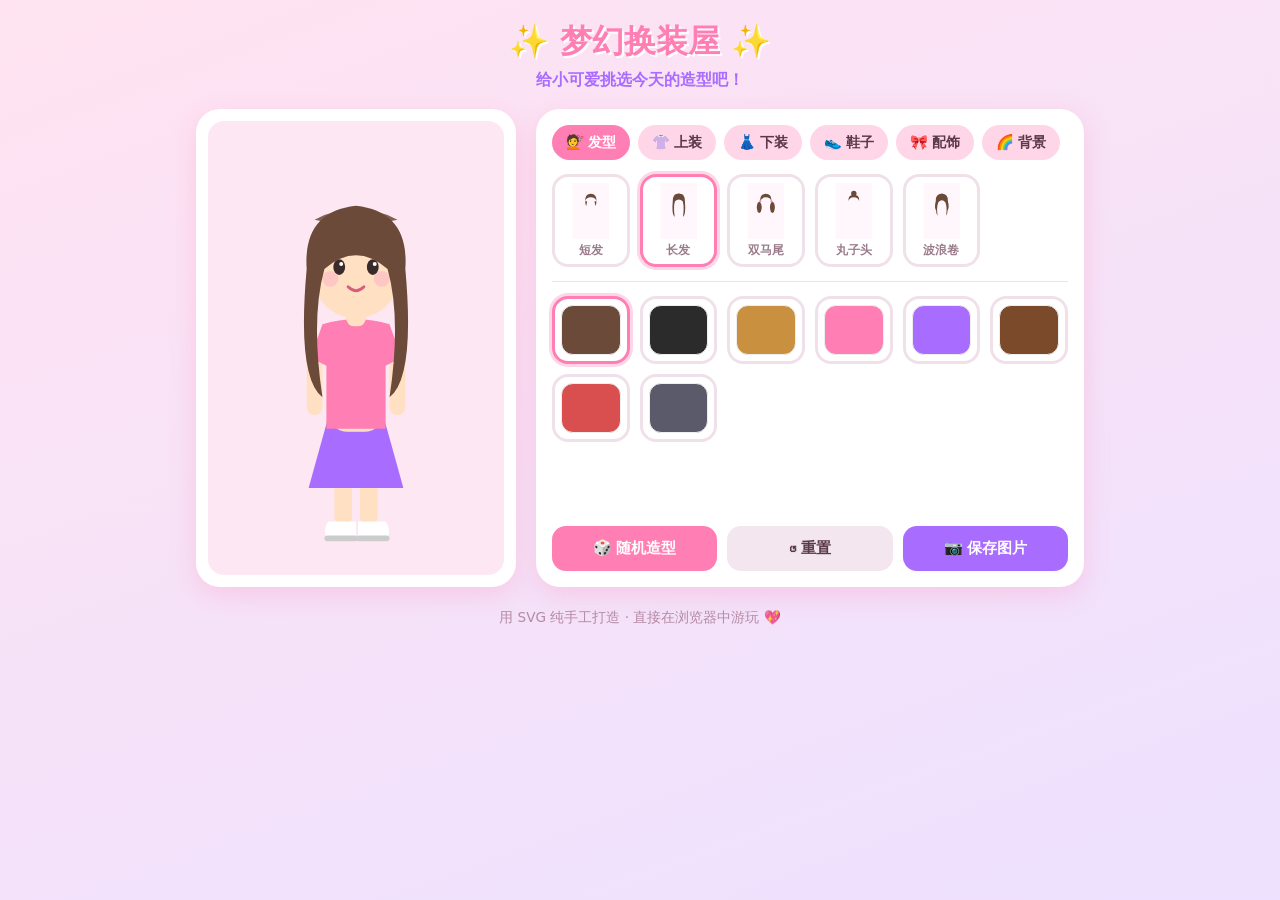
==== dress-up-game/index.html @ 9efb543a "feat: 新增梦幻换装屋小游戏 纯前端换装游戏，使用 HTML/CSS/内联 SVG 实现： - 6 大分类：发型、上装、下装、鞋子、配饰、背景 - 支持款式与颜色切换 - 随机造型、重置、导出 P" ====
<!DOCTYPE html>
<html lang="zh-CN">
<head>
  <meta charset="UTF-8" />
  <meta name="viewport" content="width=device-width, initial-scale=1.0" />
  <title>梦幻换装屋 ✨</title>
  <link rel="stylesheet" href="style.css" />
</head>
<body>
  <div class="app">
    <header class="topbar">
      <h1>✨ 梦幻换装屋 ✨</h1>
      <p class="subtitle">给小可爱挑选今天的造型吧！</p>
    </header>

    <main class="stage-wrap">
      <!-- 角色舞台 -->
      <section class="stage" id="stage">
        <svg id="doll" viewBox="0 0 300 460" xmlns="http://www.w3.org/2000/svg" aria-label="换装角色">
          <!-- 背景层(由 JS 填充) -->
          <rect id="bg-layer" x="0" y="0" width="300" height="460" fill="#fde7f3" />

          <!-- 身体 -->
          <g id="body">
            <!-- 腿 -->
            <rect x="128" y="300" width="18" height="110" rx="9" id="leg-l" fill="#ffe0c2" />
            <rect x="154" y="300" width="18" height="110" rx="9" id="leg-r" fill="#ffe0c2" />
            <!-- 鞋(由 JS 填充) -->
            <g id="shoes-layer"></g>
            <!-- 下装(由 JS 填充) -->
            <g id="bottom-layer"></g>
            <!-- 躯干 -->
            <rect x="120" y="210" width="60" height="105" rx="22" id="torso" fill="#ffe0c2" />
            <!-- 手臂 -->
            <rect x="100" y="218" width="16" height="80" rx="8" fill="#ffe0c2" />
            <rect x="184" y="218" width="16" height="80" rx="8" fill="#ffe0c2" />
            <!-- 上装(由 JS 填充) -->
            <g id="top-layer"></g>
            <!-- 脖子 -->
            <rect x="140" y="178" width="20" height="30" rx="8" fill="#ffe0c2" />
            <!-- 头 -->
            <g id="head">
              <ellipse cx="150" cy="150" rx="46" ry="50" fill="#ffe0c2" />
              <!-- 腮红 -->
              <circle cx="124" cy="160" r="8" fill="#ffb3c6" opacity="0.55" />
              <circle cx="176" cy="160" r="8" fill="#ffb3c6" opacity="0.55" />
              <!-- 眼睛 -->
              <g id="eyes">
                <ellipse cx="133" cy="148" rx="6" ry="8" fill="#3a2b2b" />
                <ellipse cx="167" cy="148" rx="6" ry="8" fill="#3a2b2b" />
                <circle cx="135" cy="145" r="2" fill="#fff" />
                <circle cx="169" cy="145" r="2" fill="#fff" />
              </g>
              <!-- 嘴 -->
              <path d="M142 168 Q150 176 158 168" stroke="#d6607a" stroke-width="3" fill="none" stroke-linecap="round" />
            </g>
            <!-- 头发(由 JS 填充) -->
            <g id="hair-layer"></g>
            <!-- 配饰(由 JS 填充) -->
            <g id="acc-layer"></g>
          </g>
        </svg>
      </section>

      <!-- 控制面板 -->
      <section class="panel">
        <div class="tabs" id="tabs"></div>
        <div class="options" id="options"></div>

        <div class="actions">
          <button id="randomBtn" class="btn btn-accent">🎲 随机造型</button>
          <button id="resetBtn" class="btn">↺ 重置</button>
          <button id="saveBtn" class="btn btn-primary">📷 保存图片</button>
        </div>
      </section>
    </main>

    <footer class="footer">用 SVG 纯手工打造 · 直接在浏览器中游玩 💖</footer>
  </div>

  <script src="game.js"></script>
</body>
</html>
---- dress-up-game/style.css ----
:root {
  --pink: #ff7eb3;
  --pink-soft: #ffd6e8;
  --purple: #a86cff;
  --bg: #fff0f6;
  --card: #ffffff;
  --text: #5a3a4a;
  --shadow: 0 8px 24px rgba(255, 126, 179, 0.25);
}

* { box-sizing: border-box; }

body {
  margin: 0;
  font-family: "Segoe UI", "PingFang SC", "Microsoft YaHei", system-ui, sans-serif;
  background: linear-gradient(160deg, #ffe3f1 0%, #ede1ff 100%);
  color: var(--text);
  min-height: 100vh;
}

.app {
  max-width: 920px;
  margin: 0 auto;
  padding: 20px 16px 40px;
}

.topbar { text-align: center; margin-bottom: 18px; }
.topbar h1 {
  margin: 0;
  font-size: 2rem;
  color: var(--pink);
  text-shadow: 2px 2px 0 #fff;
}
.subtitle { margin: 6px 0 0; color: var(--purple); font-weight: 600; }

.stage-wrap {
  display: grid;
  grid-template-columns: 320px 1fr;
  gap: 20px;
}

.stage {
  background: var(--card);
  border-radius: 24px;
  box-shadow: var(--shadow);
  padding: 12px;
  overflow: hidden;
}
.stage svg {
  width: 100%;
  height: auto;
  display: block;
  border-radius: 16px;
}

.panel {
  background: var(--card);
  border-radius: 24px;
  box-shadow: var(--shadow);
  padding: 16px;
  display: flex;
  flex-direction: column;
}

.tabs {
  display: flex;
  flex-wrap: wrap;
  gap: 8px;
  margin-bottom: 14px;
}
.tab {
  border: none;
  background: var(--pink-soft);
  color: var(--text);
  padding: 8px 14px;
  border-radius: 999px;
  cursor: pointer;
  font-weight: 700;
  font-size: 0.9rem;
  transition: transform 0.12s, background 0.2s;
}
.tab:hover { transform: translateY(-2px); }
.tab.active { background: var(--pink); color: #fff; }

.options {
  flex: 1;
  display: grid;
  grid-template-columns: repeat(auto-fill, minmax(76px, 1fr));
  gap: 10px;
  align-content: start;
  min-height: 220px;
}

.swatch {
  background: #fff;
  border: 3px solid #f0e0ea;
  border-radius: 16px;
  cursor: pointer;
  padding: 6px;
  transition: transform 0.12s, border-color 0.2s;
  display: flex;
  flex-direction: column;
  align-items: center;
  gap: 4px;
}
.swatch:hover { transform: translateY(-3px) scale(1.03); }
.swatch.selected { border-color: var(--pink); box-shadow: 0 0 0 3px var(--pink-soft); }
.swatch svg { width: 100%; height: 56px; }
.swatch .label { font-size: 0.72rem; font-weight: 600; color: #9a7a8a; }

.color-dot {
  width: 100%;
  height: 50px;
  border-radius: 12px;
}

.actions {
  display: flex;
  gap: 10px;
  margin-top: 16px;
  flex-wrap: wrap;
}
.btn {
  flex: 1;
  min-width: 110px;
  border: none;
  padding: 12px 16px;
  border-radius: 14px;
  font-weight: 700;
  font-size: 0.95rem;
  cursor: pointer;
  background: #f3e6ef;
  color: var(--text);
  transition: transform 0.12s, filter 0.2s;
}
.btn:hover { transform: translateY(-2px); filter: brightness(1.03); }
.btn-primary { background: var(--purple); color: #fff; }
.btn-accent { background: var(--pink); color: #fff; }

.footer {
  text-align: center;
  margin-top: 22px;
  color: #b58aa5;
  font-size: 0.85rem;
}

@media (max-width: 720px) {
  .stage-wrap { grid-template-columns: 1fr; }
  .stage { max-width: 320px; margin: 0 auto; }
}
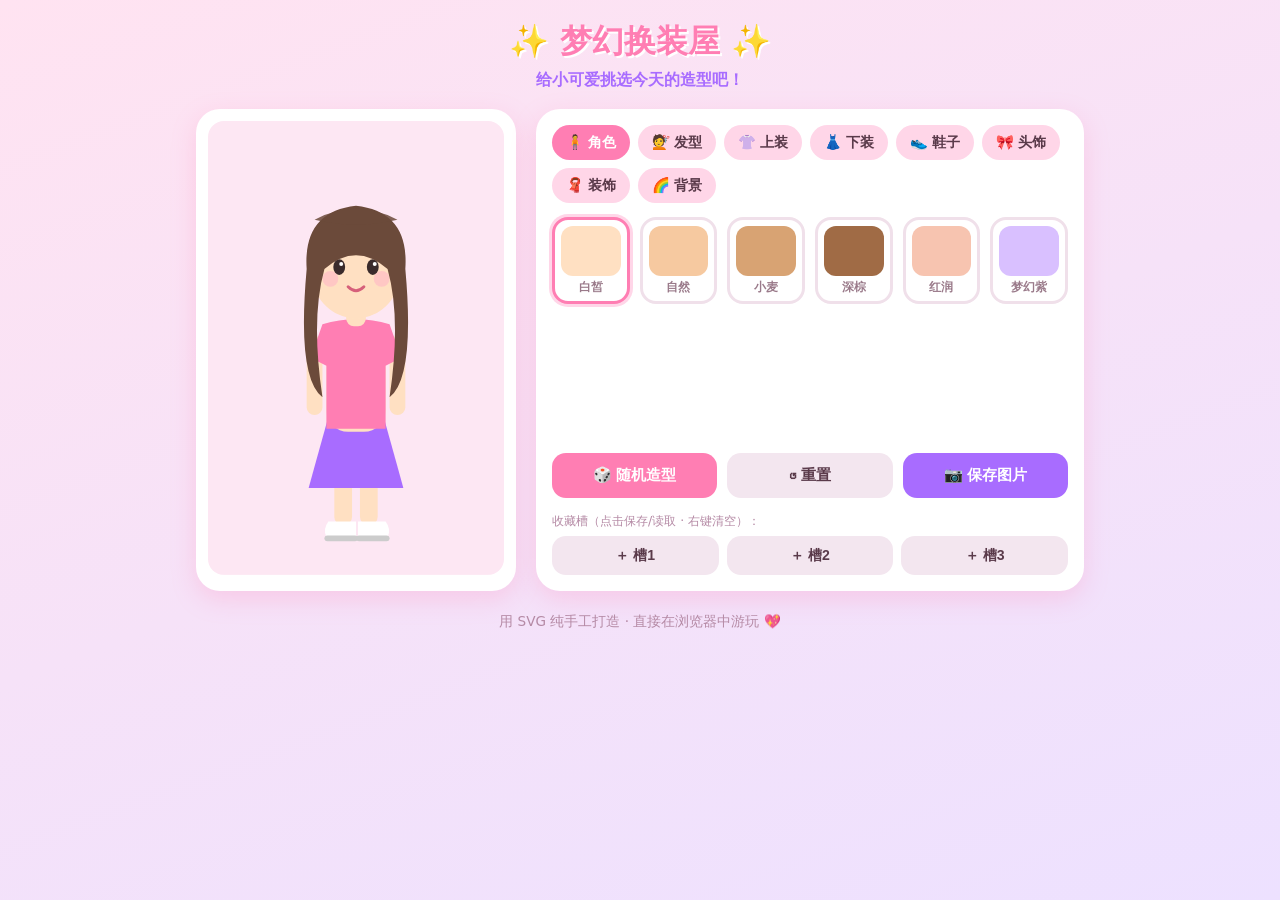
==== commit e5da8563: "feat: 扩充换装内容并配置在线部署 - 新增「角色/肤色」切换(6 种肤色) - 发型增至 8 款、上装 8 款、下装 6 款、鞋 5 款 - 头饰 8 种 + 新增可叠加的「装饰」图层(项链/翅" ====
--- a/dress-up-game/index.html
+++ b/dress-up-game/index.html
@@ -22,25 +22,27 @@
 
           <!-- 身体 -->
           <g id="body">
+            <!-- 翅膀等身后配饰(由 JS 填充) -->
+            <g id="behind-layer"></g>
             <!-- 腿 -->
-            <rect x="128" y="300" width="18" height="110" rx="9" id="leg-l" fill="#ffe0c2" />
-            <rect x="154" y="300" width="18" height="110" rx="9" id="leg-r" fill="#ffe0c2" />
+            <rect x="128" y="300" width="18" height="110" rx="9" id="leg-l" class="skin" fill="#ffe0c2" />
+            <rect x="154" y="300" width="18" height="110" rx="9" id="leg-r" class="skin" fill="#ffe0c2" />
             <!-- 鞋(由 JS 填充) -->
             <g id="shoes-layer"></g>
             <!-- 下装(由 JS 填充) -->
             <g id="bottom-layer"></g>
             <!-- 躯干 -->
-            <rect x="120" y="210" width="60" height="105" rx="22" id="torso" fill="#ffe0c2" />
+            <rect x="120" y="210" width="60" height="105" rx="22" id="torso" class="skin" fill="#ffe0c2" />
             <!-- 手臂 -->
-            <rect x="100" y="218" width="16" height="80" rx="8" fill="#ffe0c2" />
-            <rect x="184" y="218" width="16" height="80" rx="8" fill="#ffe0c2" />
+            <rect x="100" y="218" width="16" height="80" rx="8" class="skin" fill="#ffe0c2" />
+            <rect x="184" y="218" width="16" height="80" rx="8" class="skin" fill="#ffe0c2" />
             <!-- 上装(由 JS 填充) -->
             <g id="top-layer"></g>
             <!-- 脖子 -->
-            <rect x="140" y="178" width="20" height="30" rx="8" fill="#ffe0c2" />
+            <rect x="140" y="178" width="20" height="30" rx="8" class="skin" fill="#ffe0c2" />
             <!-- 头 -->
             <g id="head">
-              <ellipse cx="150" cy="150" rx="46" ry="50" fill="#ffe0c2" />
+              <ellipse cx="150" cy="150" rx="46" ry="50" class="skin" fill="#ffe0c2" />
               <!-- 腮红 -->
               <circle cx="124" cy="160" r="8" fill="#ffb3c6" opacity="0.55" />
               <circle cx="176" cy="160" r="8" fill="#ffb3c6" opacity="0.55" />
@@ -72,6 +74,11 @@
           <button id="resetBtn" class="btn">↺ 重置</button>
           <button id="saveBtn" class="btn btn-primary">📷 保存图片</button>
         </div>
+
+        <div class="slots-wrap">
+          <span class="slots-hint">收藏槽（点击保存/读取 · 右键清空）：</span>
+          <div class="slots" id="slots"></div>
+        </div>
       </section>
     </main>
 
--- a/dress-up-game/style.css
+++ b/dress-up-game/style.css
@@ -137,6 +137,12 @@
 .btn-primary { background: var(--purple); color: #fff; }
 .btn-accent { background: var(--pink); color: #fff; }
 
+.slots-wrap { margin-top: 12px; }
+.slots-hint { font-size: 0.78rem; color: #b58aa5; }
+.slots { display: flex; gap: 8px; margin-top: 6px; }
+.slot { flex: 1; padding: 10px 8px; font-size: 0.88rem; }
+.slot.has { background: var(--pink-soft); color: var(--text); }
+
 .footer {
   text-align: center;
   margin-top: 22px;
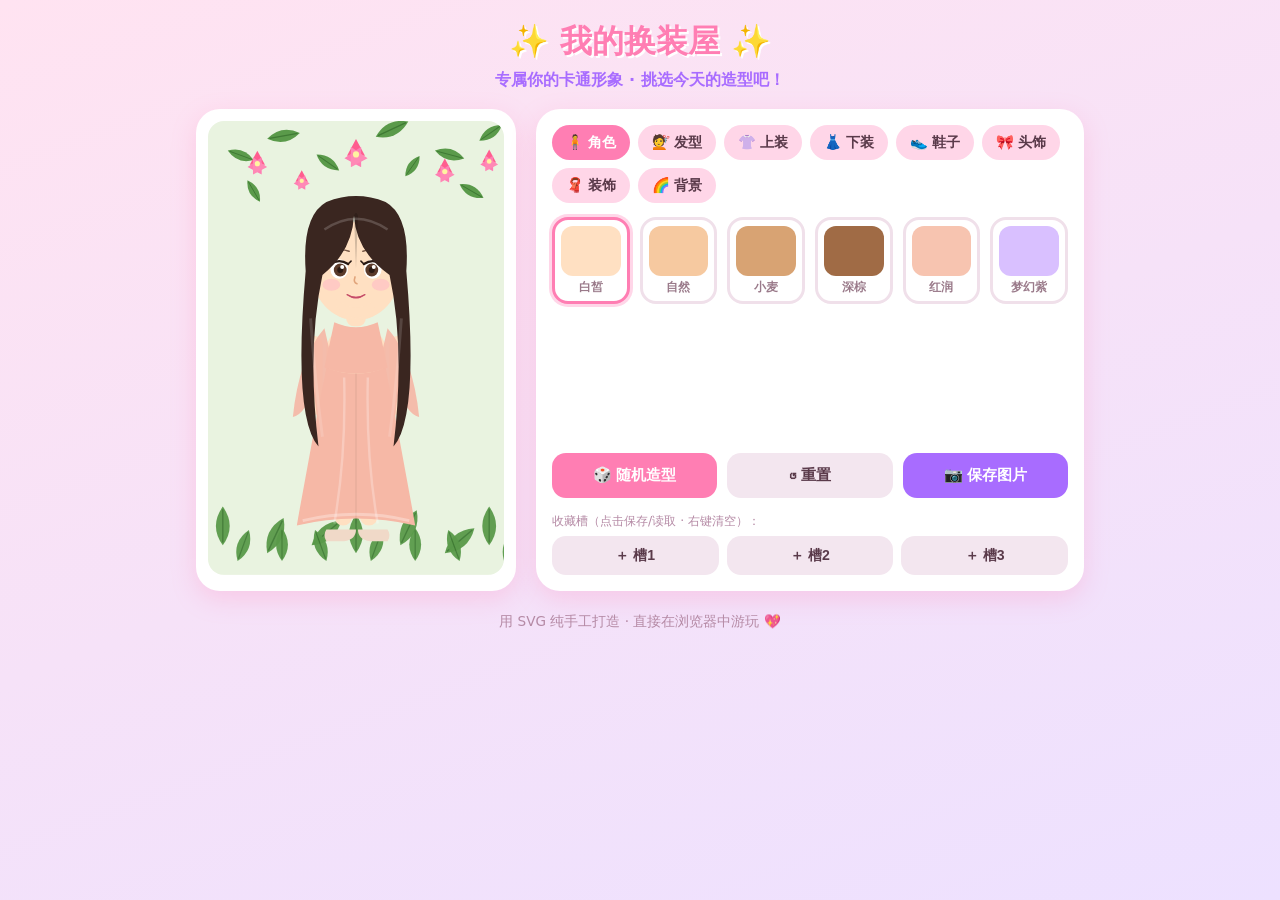
==== commit 48b4e409: "feat: 专属卡通形象与照片同款换装元素 - 精细化脸部:眉毛/睫毛/虹膜高光/鼻子/唇色/瓜子下巴/耳朵 - 新增发型「中分黑长直」(带分缝与高光) - 新增上装「雪纺长裙」(深V飘逸长袖+多层下" ====
--- a/dress-up-game/index.html
+++ b/dress-up-game/index.html
@@ -9,8 +9,8 @@
 <body>
   <div class="app">
     <header class="topbar">
-      <h1>✨ 梦幻换装屋 ✨</h1>
-      <p class="subtitle">给小可爱挑选今天的造型吧！</p>
+      <h1>✨ 我的换装屋 ✨</h1>
+      <p class="subtitle">专属你的卡通形象 · 挑选今天的造型吧！</p>
     </header>
 
     <main class="stage-wrap">
@@ -42,19 +42,39 @@
             <rect x="140" y="178" width="20" height="30" rx="8" class="skin" fill="#ffe0c2" />
             <!-- 头 -->
             <g id="head">
-              <ellipse cx="150" cy="150" rx="46" ry="50" class="skin" fill="#ffe0c2" />
+              <ellipse cx="150" cy="152" rx="45" ry="50" class="skin" fill="#ffe0c2" />
+              <!-- 下巴稍尖,更接近瓜子脸 -->
+              <path d="M118 168 Q150 210 182 168 Q170 196 150 200 Q130 196 118 168 Z" class="skin" fill="#ffe0c2" />
+              <!-- 耳朵 -->
+              <ellipse cx="106" cy="156" rx="7" ry="11" class="skin" fill="#ffe0c2" />
+              <ellipse cx="194" cy="156" rx="7" ry="11" class="skin" fill="#ffe0c2" />
               <!-- 腮红 -->
-              <circle cx="124" cy="160" r="8" fill="#ffb3c6" opacity="0.55" />
-              <circle cx="176" cy="160" r="8" fill="#ffb3c6" opacity="0.55" />
-              <!-- 眼睛 -->
+              <ellipse cx="125" cy="166" rx="9" ry="6" fill="#ffb3c6" opacity="0.5" />
+              <ellipse cx="175" cy="166" rx="9" ry="6" fill="#ffb3c6" opacity="0.5" />
+              <!-- 眉毛 -->
+              <path d="M124 133 Q133 128.5 143 132" stroke="#7a5a48" stroke-width="1.7" fill="none" stroke-linecap="round" id="brow-l" />
+              <path d="M157 132 Q167 128.5 176 133" stroke="#7a5a48" stroke-width="1.7" fill="none" stroke-linecap="round" id="brow-r" />
+              <!-- 眼睛(眼白+虹膜+高光+睫毛) -->
               <g id="eyes">
-                <ellipse cx="133" cy="148" rx="6" ry="8" fill="#3a2b2b" />
-                <ellipse cx="167" cy="148" rx="6" ry="8" fill="#3a2b2b" />
-                <circle cx="135" cy="145" r="2" fill="#fff" />
-                <circle cx="169" cy="145" r="2" fill="#fff" />
+                <ellipse cx="133" cy="150" rx="9" ry="10" fill="#fff" />
+                <ellipse cx="167" cy="150" rx="9" ry="10" fill="#fff" />
+                <circle cx="134" cy="151" r="6.5" fill="#5a3a2a" id="iris-l" />
+                <circle cx="166" cy="151" r="6.5" fill="#5a3a2a" id="iris-r" />
+                <circle cx="134" cy="151" r="3" fill="#2a1a14" />
+                <circle cx="166" cy="151" r="3" fill="#2a1a14" />
+                <circle cx="136" cy="148" r="2" fill="#fff" />
+                <circle cx="168" cy="148" r="2" fill="#fff" />
+                <!-- 上睫毛 -->
+                <path d="M124 145 Q133 139 142 145" stroke="#2a1a14" stroke-width="2.4" fill="none" stroke-linecap="round" />
+                <path d="M158 145 Q167 139 176 145" stroke="#2a1a14" stroke-width="2.4" fill="none" stroke-linecap="round" />
+                <path d="M124 145 L121 142 M142 145 L145 142" stroke="#2a1a14" stroke-width="1.6" stroke-linecap="round" />
+                <path d="M158 145 L155 142 M176 145 L179 142" stroke="#2a1a14" stroke-width="1.6" stroke-linecap="round" />
               </g>
-              <!-- 嘴 -->
-              <path d="M142 168 Q150 176 158 168" stroke="#d6607a" stroke-width="3" fill="none" stroke-linecap="round" />
+              <!-- 鼻子 -->
+              <path d="M149 158 Q147 164 151 165" stroke="#e0a37a" stroke-width="1.6" fill="none" stroke-linecap="round" />
+              <!-- 嘴(微笑,带唇色) -->
+              <path d="M141 176 Q150 184 159 176 Q150 180 141 176 Z" fill="#e26d86" id="mouth" />
+              <path d="M141 176 Q150 182 159 176" stroke="#c44d68" stroke-width="1.4" fill="none" stroke-linecap="round" />
             </g>
             <!-- 头发(由 JS 填充) -->
             <g id="hair-layer"></g>
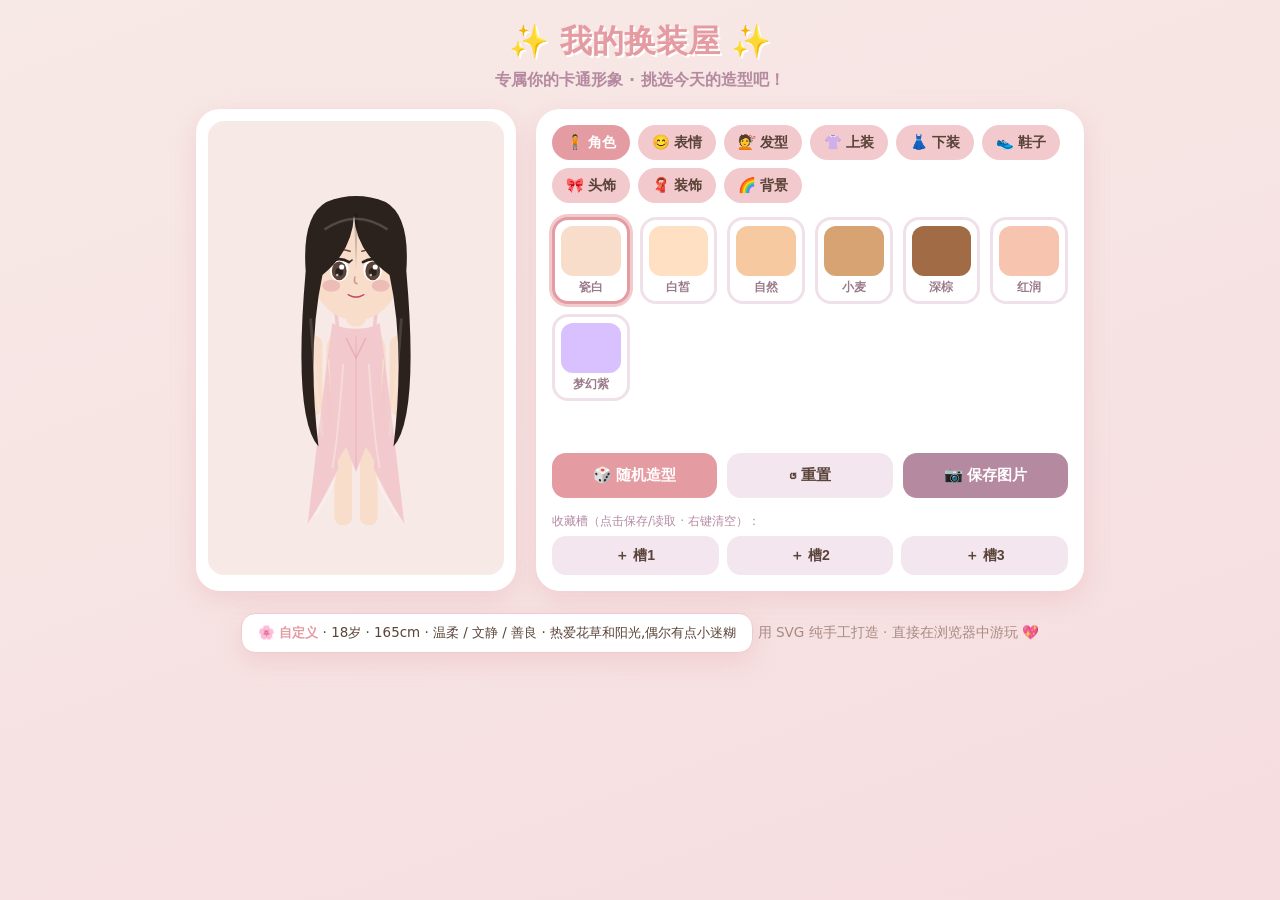
==== commit 1a00af1b: "feat: 适配设定稿风格(配色/吊带裙/表情系统) - 全局配色改用设定稿色板(#F7E9E6/#F2C9CC/#E49BA2/#5A4338/#2B211D) - 新增可切换「表情」系统:微笑/开" ====
--- a/dress-up-game/index.html
+++ b/dress-up-game/index.html
@@ -48,33 +48,10 @@
               <!-- 耳朵 -->
               <ellipse cx="106" cy="156" rx="7" ry="11" class="skin" fill="#ffe0c2" />
               <ellipse cx="194" cy="156" rx="7" ry="11" class="skin" fill="#ffe0c2" />
-              <!-- 腮红 -->
-              <ellipse cx="125" cy="166" rx="9" ry="6" fill="#ffb3c6" opacity="0.5" />
-              <ellipse cx="175" cy="166" rx="9" ry="6" fill="#ffb3c6" opacity="0.5" />
-              <!-- 眉毛 -->
-              <path d="M124 133 Q133 128.5 143 132" stroke="#7a5a48" stroke-width="1.7" fill="none" stroke-linecap="round" id="brow-l" />
-              <path d="M157 132 Q167 128.5 176 133" stroke="#7a5a48" stroke-width="1.7" fill="none" stroke-linecap="round" id="brow-r" />
-              <!-- 眼睛(眼白+虹膜+高光+睫毛) -->
-              <g id="eyes">
-                <ellipse cx="133" cy="150" rx="9" ry="10" fill="#fff" />
-                <ellipse cx="167" cy="150" rx="9" ry="10" fill="#fff" />
-                <circle cx="134" cy="151" r="6.5" fill="#5a3a2a" id="iris-l" />
-                <circle cx="166" cy="151" r="6.5" fill="#5a3a2a" id="iris-r" />
-                <circle cx="134" cy="151" r="3" fill="#2a1a14" />
-                <circle cx="166" cy="151" r="3" fill="#2a1a14" />
-                <circle cx="136" cy="148" r="2" fill="#fff" />
-                <circle cx="168" cy="148" r="2" fill="#fff" />
-                <!-- 上睫毛 -->
-                <path d="M124 145 Q133 139 142 145" stroke="#2a1a14" stroke-width="2.4" fill="none" stroke-linecap="round" />
-                <path d="M158 145 Q167 139 176 145" stroke="#2a1a14" stroke-width="2.4" fill="none" stroke-linecap="round" />
-                <path d="M124 145 L121 142 M142 145 L145 142" stroke="#2a1a14" stroke-width="1.6" stroke-linecap="round" />
-                <path d="M158 145 L155 142 M176 145 L179 142" stroke="#2a1a14" stroke-width="1.6" stroke-linecap="round" />
-              </g>
               <!-- 鼻子 -->
-              <path d="M149 158 Q147 164 151 165" stroke="#e0a37a" stroke-width="1.6" fill="none" stroke-linecap="round" />
-              <!-- 嘴(微笑,带唇色) -->
-              <path d="M141 176 Q150 184 159 176 Q150 180 141 176 Z" fill="#e26d86" id="mouth" />
-              <path d="M141 176 Q150 182 159 176" stroke="#c44d68" stroke-width="1.4" fill="none" stroke-linecap="round" />
+              <path d="M149 158 Q147 164 151 165" stroke="#c79a86" stroke-width="1.5" fill="none" stroke-linecap="round" />
+              <!-- 表情(眉/眼/嘴/腮红 由 JS 填充,可切换) -->
+              <g id="face-layer"></g>
             </g>
             <!-- 头发(由 JS 填充) -->
             <g id="hair-layer"></g>
@@ -102,7 +79,12 @@
       </section>
     </main>
 
-    <footer class="footer">用 SVG 纯手工打造 · 直接在浏览器中游玩 💖</footer>
+    <footer class="footer">
+      <div class="charinfo">
+        🌸 <b>自定义</b> · 18岁 · 165cm · 温柔 / 文静 / 善良 · 热爱花草和阳光,偶尔有点小迷糊
+      </div>
+      用 SVG 纯手工打造 · 直接在浏览器中游玩 💖
+    </footer>
   </div>
 
   <script src="game.js"></script>
--- a/dress-up-game/style.css
+++ b/dress-up-game/style.css
@@ -1,11 +1,11 @@
 :root {
-  --pink: #ff7eb3;
-  --pink-soft: #ffd6e8;
-  --purple: #a86cff;
-  --bg: #fff0f6;
+  --pink: #E49BA2;
+  --pink-soft: #F2C9CC;
+  --purple: #b58aa0;
+  --bg: #F7E9E6;
   --card: #ffffff;
-  --text: #5a3a4a;
-  --shadow: 0 8px 24px rgba(255, 126, 179, 0.25);
+  --text: #5A4338;
+  --shadow: 0 8px 24px rgba(228, 155, 162, 0.28);
 }
 
 * { box-sizing: border-box; }
@@ -13,7 +13,7 @@
 body {
   margin: 0;
   font-family: "Segoe UI", "PingFang SC", "Microsoft YaHei", system-ui, sans-serif;
-  background: linear-gradient(160deg, #ffe3f1 0%, #ede1ff 100%);
+  background: linear-gradient(160deg, #F7E9E6 0%, #F6DDE0 100%);
   color: var(--text);
   min-height: 100vh;
 }
@@ -146,9 +146,21 @@
 .footer {
   text-align: center;
   margin-top: 22px;
-  color: #b58aa5;
+  color: #a98a82;
   font-size: 0.85rem;
 }
+.charinfo {
+  display: inline-block;
+  background: var(--card);
+  border: 1.5px solid var(--pink-soft);
+  border-radius: 14px;
+  padding: 10px 16px;
+  margin-bottom: 12px;
+  color: var(--text);
+  font-size: 0.84rem;
+  box-shadow: var(--shadow);
+}
+.charinfo b { color: var(--pink); }
 
 @media (max-width: 720px) {
   .stage-wrap { grid-template-columns: 1fr; }
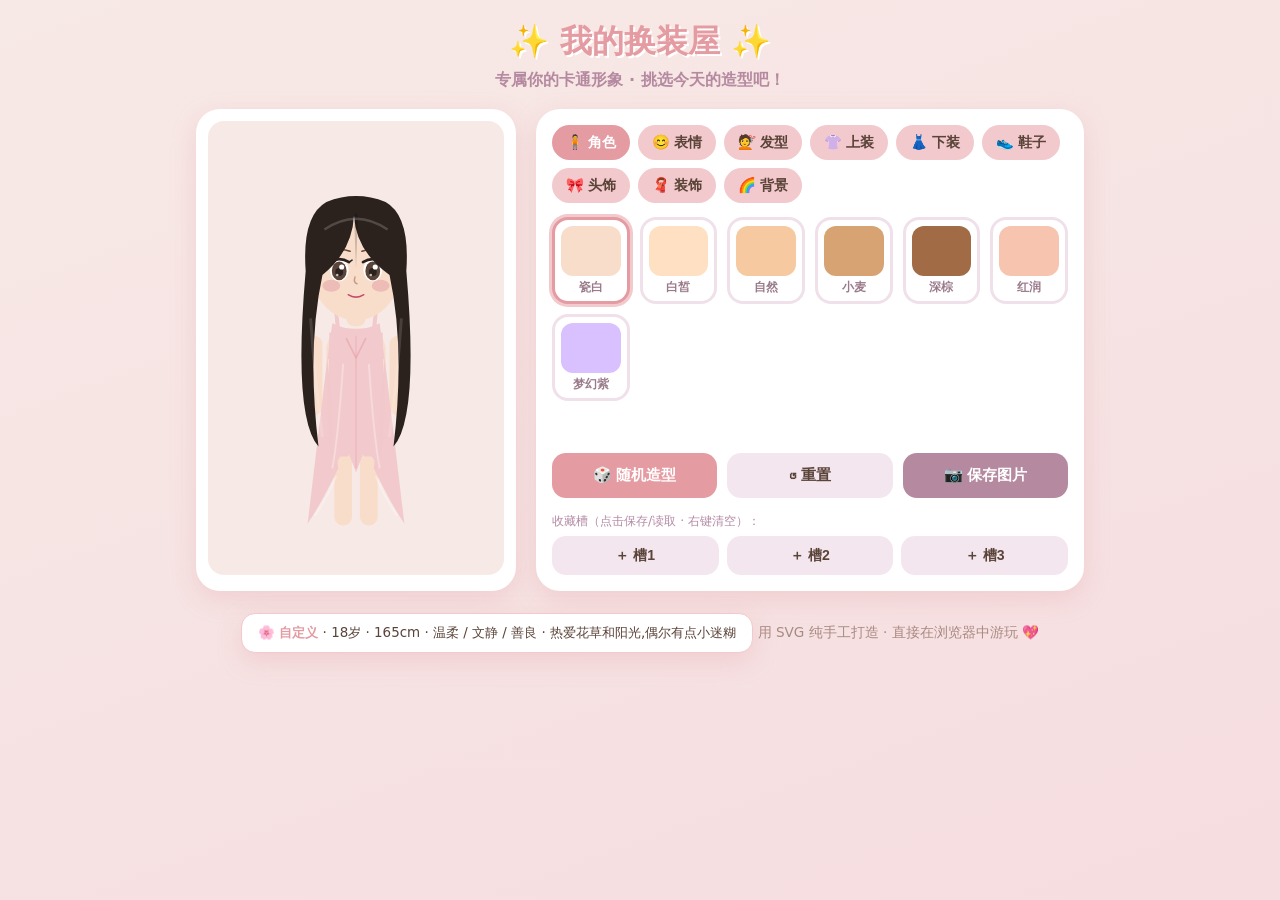
==== commit 255c434e: "feat: 新增粉色吊带+短裤内搭基础层(贴合底图) - 始终穿着的内搭层(吊带背心+短裤),脱掉外衣也不裸露 - 上装新增「不穿」选项,可露出内搭背心 - 内搭位于皮肤之上、外层衣物之下,外衣会正常" ====
--- a/dress-up-game/index.html
+++ b/dress-up-game/index.html
@@ -29,6 +29,8 @@
             <rect x="154" y="300" width="18" height="110" rx="9" id="leg-r" class="skin" fill="#ffe0c2" />
             <!-- 鞋(由 JS 填充) -->
             <g id="shoes-layer"></g>
+            <!-- 内搭:短裤(始终穿着,由 JS 填充) -->
+            <g id="inner-bottom-layer"></g>
             <!-- 下装(由 JS 填充) -->
             <g id="bottom-layer"></g>
             <!-- 躯干 -->
@@ -36,6 +38,8 @@
             <!-- 手臂 -->
             <rect x="100" y="218" width="16" height="80" rx="8" class="skin" fill="#ffe0c2" />
             <rect x="184" y="218" width="16" height="80" rx="8" class="skin" fill="#ffe0c2" />
+            <!-- 内搭:吊带背心(始终穿着,由 JS 填充) -->
+            <g id="inner-top-layer"></g>
             <!-- 上装(由 JS 填充) -->
             <g id="top-layer"></g>
             <!-- 脖子 -->
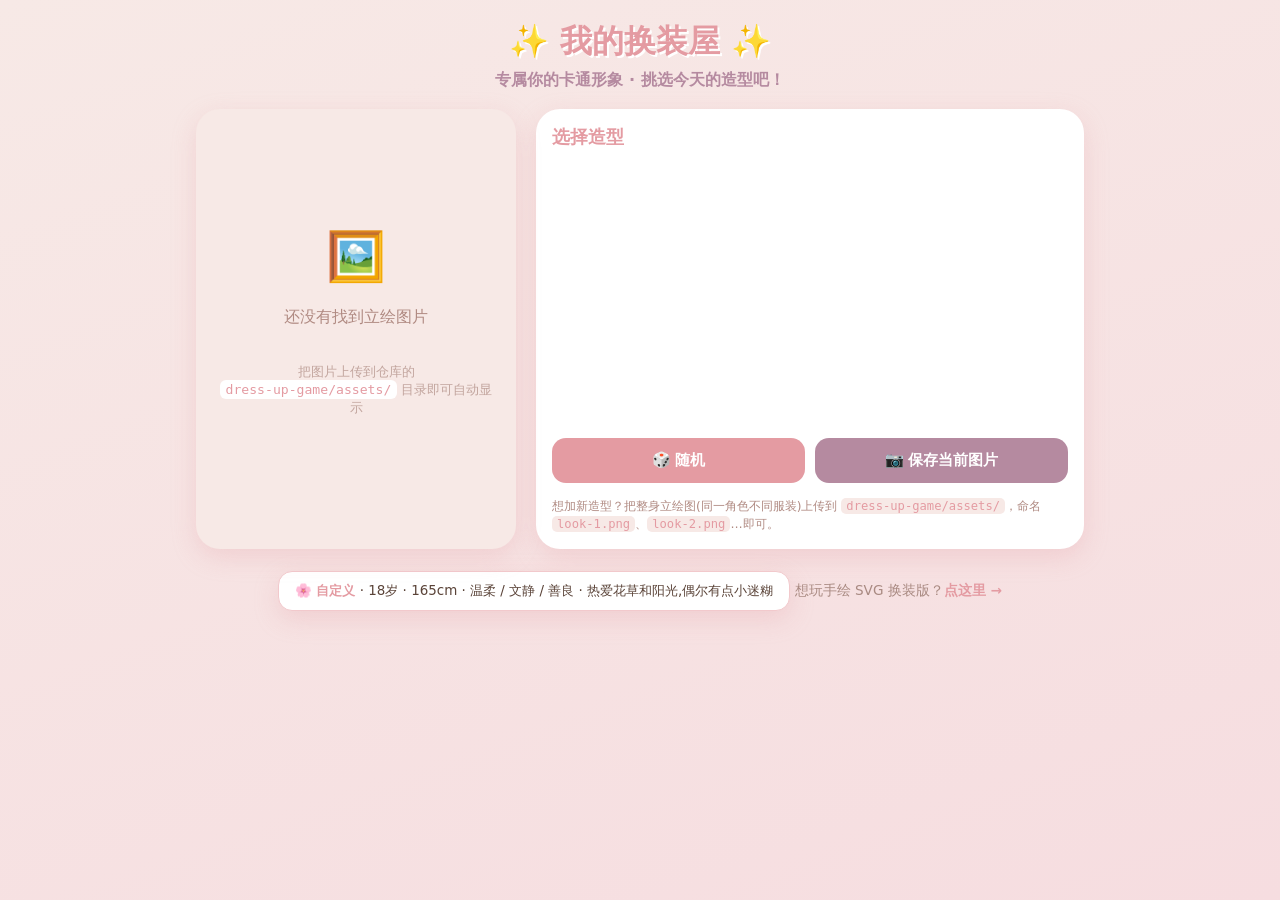
==== commit 48c24ac4: "feat: 造型相册版 — 用自己的立绘图片换装 - index.html 改为造型相册:读取 assets/ 整身立绘,点击切换造型 - gallery.js:自动识别 base.png + loo" ====
--- a/dress-up-game/index.html
+++ b/dress-up-game/index.html
@@ -3,7 +3,7 @@
 <head>
   <meta charset="UTF-8" />
   <meta name="viewport" content="width=device-width, initial-scale=1.0" />
-  <title>梦幻换装屋 ✨</title>
+  <title>我的换装屋 ✨</title>
   <link rel="stylesheet" href="style.css" />
 </head>
 <body>
@@ -13,73 +13,30 @@
       <p class="subtitle">专属你的卡通形象 · 挑选今天的造型吧！</p>
     </header>
 
-    <main class="stage-wrap">
-      <!-- 角色舞台 -->
-      <section class="stage" id="stage">
-        <svg id="doll" viewBox="0 0 300 460" xmlns="http://www.w3.org/2000/svg" aria-label="换装角色">
-          <!-- 背景层(由 JS 填充) -->
-          <rect id="bg-layer" x="0" y="0" width="300" height="460" fill="#fde7f3" />
-
-          <!-- 身体 -->
-          <g id="body">
-            <!-- 翅膀等身后配饰(由 JS 填充) -->
-            <g id="behind-layer"></g>
-            <!-- 腿 -->
-            <rect x="128" y="300" width="18" height="110" rx="9" id="leg-l" class="skin" fill="#ffe0c2" />
-            <rect x="154" y="300" width="18" height="110" rx="9" id="leg-r" class="skin" fill="#ffe0c2" />
-            <!-- 鞋(由 JS 填充) -->
-            <g id="shoes-layer"></g>
-            <!-- 内搭:短裤(始终穿着,由 JS 填充) -->
-            <g id="inner-bottom-layer"></g>
-            <!-- 下装(由 JS 填充) -->
-            <g id="bottom-layer"></g>
-            <!-- 躯干 -->
-            <rect x="120" y="210" width="60" height="105" rx="22" id="torso" class="skin" fill="#ffe0c2" />
-            <!-- 手臂 -->
-            <rect x="100" y="218" width="16" height="80" rx="8" class="skin" fill="#ffe0c2" />
-            <rect x="184" y="218" width="16" height="80" rx="8" class="skin" fill="#ffe0c2" />
-            <!-- 内搭:吊带背心(始终穿着,由 JS 填充) -->
-            <g id="inner-top-layer"></g>
-            <!-- 上装(由 JS 填充) -->
-            <g id="top-layer"></g>
-            <!-- 脖子 -->
-            <rect x="140" y="178" width="20" height="30" rx="8" class="skin" fill="#ffe0c2" />
-            <!-- 头 -->
-            <g id="head">
-              <ellipse cx="150" cy="152" rx="45" ry="50" class="skin" fill="#ffe0c2" />
-              <!-- 下巴稍尖,更接近瓜子脸 -->
-              <path d="M118 168 Q150 210 182 168 Q170 196 150 200 Q130 196 118 168 Z" class="skin" fill="#ffe0c2" />
-              <!-- 耳朵 -->
-              <ellipse cx="106" cy="156" rx="7" ry="11" class="skin" fill="#ffe0c2" />
-              <ellipse cx="194" cy="156" rx="7" ry="11" class="skin" fill="#ffe0c2" />
-              <!-- 鼻子 -->
-              <path d="M149 158 Q147 164 151 165" stroke="#c79a86" stroke-width="1.5" fill="none" stroke-linecap="round" />
-              <!-- 表情(眉/眼/嘴/腮红 由 JS 填充,可切换) -->
-              <g id="face-layer"></g>
-            </g>
-            <!-- 头发(由 JS 填充) -->
-            <g id="hair-layer"></g>
-            <!-- 配饰(由 JS 填充) -->
-            <g id="acc-layer"></g>
-          </g>
-        </svg>
+    <main class="stage-wrap gallery-wrap">
+      <!-- 立绘舞台 -->
+      <section class="stage gallery-stage" id="stage">
+        <img id="look" class="look-img" alt="当前造型" />
+        <div id="placeholder" class="placeholder" hidden>
+          <div class="ph-emoji">🖼️</div>
+          <p>还没有找到立绘图片</p>
+          <p class="ph-sub">把图片上传到仓库的<br><code>dress-up-game/assets/</code> 目录即可自动显示</p>
+        </div>
+        <div id="loadingTip" class="placeholder"><div class="ph-emoji">⏳</div><p>正在加载造型…</p></div>
       </section>
 
-      <!-- 控制面板 -->
+      <!-- 造型选择 -->
       <section class="panel">
-        <div class="tabs" id="tabs"></div>
-        <div class="options" id="options"></div>
+        <h3 class="panel-title">选择造型</h3>
+        <div class="looks" id="looks"></div>
 
         <div class="actions">
-          <button id="randomBtn" class="btn btn-accent">🎲 随机造型</button>
-          <button id="resetBtn" class="btn">↺ 重置</button>
-          <button id="saveBtn" class="btn btn-primary">📷 保存图片</button>
+          <button id="randomBtn" class="btn btn-accent">🎲 随机</button>
+          <button id="saveBtn" class="btn btn-primary">📷 保存当前图片</button>
         </div>
 
-        <div class="slots-wrap">
-          <span class="slots-hint">收藏槽（点击保存/读取 · 右键清空）：</span>
-          <div class="slots" id="slots"></div>
-        </div>
+        <p class="add-tip">想加新造型？把整身立绘图(同一角色不同服装)上传到
+          <code>dress-up-game/assets/</code>，命名 <code>look-1.png</code>、<code>look-2.png</code>…即可。</p>
       </section>
     </main>
 
@@ -87,10 +44,10 @@
       <div class="charinfo">
         🌸 <b>自定义</b> · 18岁 · 165cm · 温柔 / 文静 / 善良 · 热爱花草和阳光,偶尔有点小迷糊
       </div>
-      用 SVG 纯手工打造 · 直接在浏览器中游玩 💖
+      想玩手绘 SVG 换装版？<a href="./doll.html">点这里 →</a>
     </footer>
   </div>
 
-  <script src="game.js"></script>
+  <script src="gallery.js"></script>
 </body>
 </html>
--- a/dress-up-game/style.css
+++ b/dress-up-game/style.css
@@ -162,7 +162,80 @@
 }
 .charinfo b { color: var(--pink); }
 
+/* ===== 造型相册版 ===== */
+.gallery-stage {
+  position: relative;
+  min-height: 440px;
+  display: flex;
+  align-items: center;
+  justify-content: center;
+  background: var(--bg);
+}
+.look-img {
+  width: 100%;
+  height: auto;
+  max-height: 70vh;
+  object-fit: contain;
+  border-radius: 16px;
+  display: block;
+}
+.placeholder {
+  position: absolute;
+  inset: 0;
+  display: flex;
+  flex-direction: column;
+  align-items: center;
+  justify-content: center;
+  gap: 6px;
+  text-align: center;
+  color: #b08a82;
+  padding: 20px;
+}
+.placeholder[hidden] { display: none; }
+.look-img[hidden] { display: none; }
+.ph-emoji { font-size: 3rem; }
+.ph-sub { font-size: 0.82rem; color: #c2a59e; }
+.placeholder code { background: #fff; padding: 2px 6px; border-radius: 6px; color: var(--pink); }
+
+.panel-title { margin: 0 0 12px; color: var(--pink); font-size: 1.1rem; }
+.looks {
+  flex: 1;
+  display: grid;
+  grid-template-columns: repeat(auto-fill, minmax(84px, 1fr));
+  gap: 10px;
+  align-content: start;
+  min-height: 200px;
+  overflow-y: auto;
+  max-height: 52vh;
+}
+.look-thumb {
+  border: 3px solid #f0e0ea;
+  background: var(--bg);
+  border-radius: 14px;
+  cursor: pointer;
+  padding: 4px;
+  display: flex;
+  flex-direction: column;
+  align-items: center;
+  gap: 3px;
+  transition: transform 0.12s, border-color 0.2s;
+}
+.look-thumb:hover { transform: translateY(-3px); }
+.look-thumb.selected { border-color: var(--pink); box-shadow: 0 0 0 3px var(--pink-soft); }
+.look-thumb img { width: 100%; height: 90px; object-fit: contain; border-radius: 8px; }
+.look-name { font-size: 0.72rem; font-weight: 600; color: #9a7a8a; }
+
+.add-tip {
+  margin: 14px 0 0;
+  font-size: 0.76rem;
+  color: #b08a82;
+  line-height: 1.5;
+}
+.add-tip code { background: var(--bg); padding: 1px 5px; border-radius: 5px; color: var(--pink); }
+.footer a { color: var(--pink); font-weight: 600; text-decoration: none; }
+
 @media (max-width: 720px) {
   .stage-wrap { grid-template-columns: 1fr; }
   .stage { max-width: 320px; margin: 0 auto; }
-}
+  .gallery-stage { max-width: 100%; }
+}
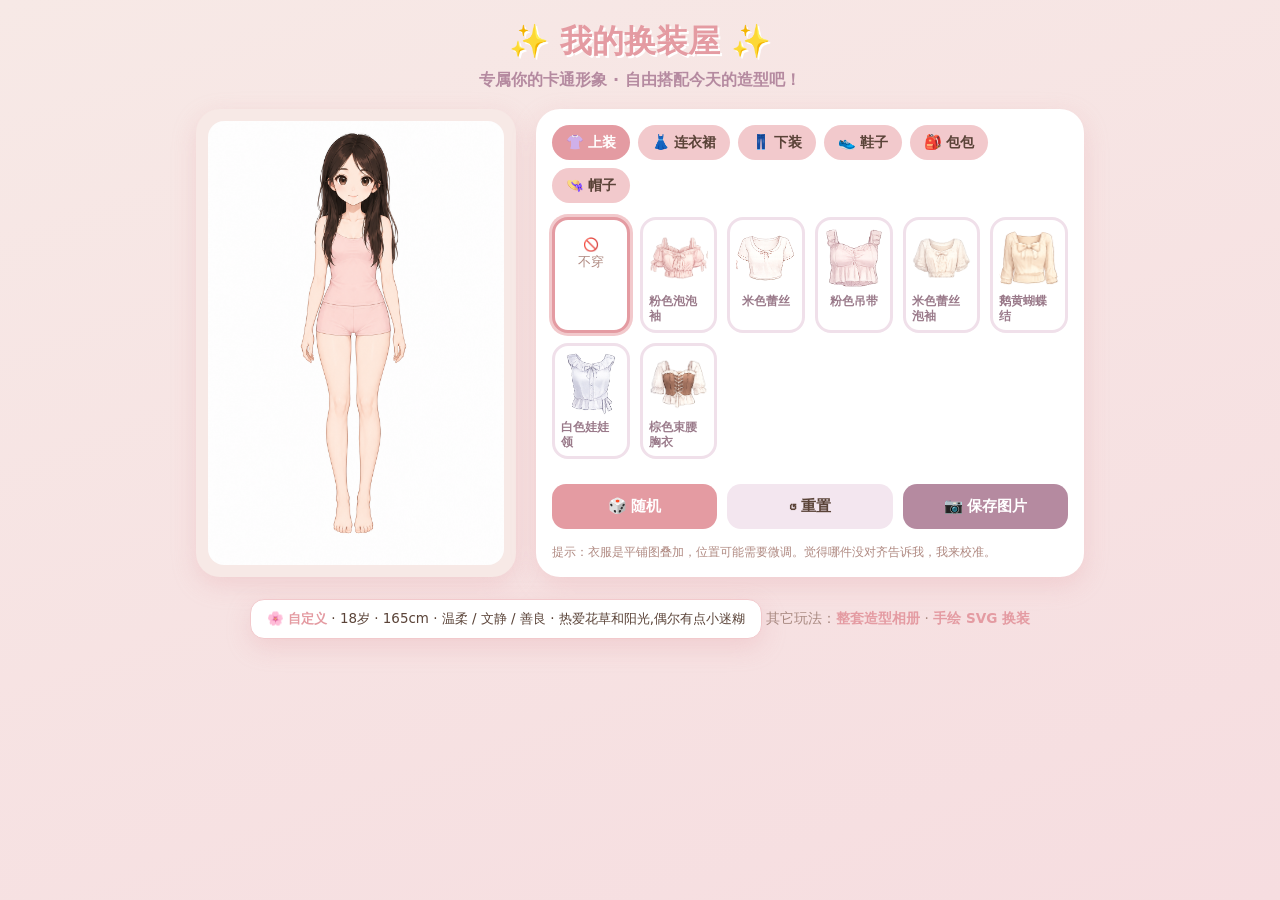
==== commit 15da15c2: "feat: 叠加换装版 — 自动分割衣服图并按部位叠加 - 从 assets/衣服.png 自动分割出 15 件单品(透明背景连通域识别) - 分类:上装7/连衣裙3/下装2/鞋1/包1/帽1,存入 " ====
--- a/dress-up-game/index.html
+++ b/dress-up-game/index.html
@@ -10,33 +10,34 @@
   <div class="app">
     <header class="topbar">
       <h1>✨ 我的换装屋 ✨</h1>
-      <p class="subtitle">专属你的卡通形象 · 挑选今天的造型吧！</p>
+      <p class="subtitle">专属你的卡通形象 · 自由搭配今天的造型吧！</p>
     </header>
 
-    <main class="stage-wrap gallery-wrap">
-      <!-- 立绘舞台 -->
-      <section class="stage gallery-stage" id="stage">
-        <img id="look" class="look-img" alt="当前造型" />
-        <div id="placeholder" class="placeholder" hidden>
-          <div class="ph-emoji">🖼️</div>
-          <p>还没有找到立绘图片</p>
-          <p class="ph-sub">把图片上传到仓库的<br><code>dress-up-game/assets/</code> 目录即可自动显示</p>
+    <main class="stage-wrap">
+      <!-- 立绘 + 叠加图层 -->
+      <section class="stage mix-stage" id="stage">
+        <div class="doll-canvas" id="canvas">
+          <img class="base" id="base" src="assets/初始造型.png" alt="角色底图" />
+          <img class="layer" id="layer-shoes" alt="" />
+          <img class="layer" id="layer-bottom" alt="" />
+          <img class="layer" id="layer-top" alt="" />
+          <img class="layer" id="layer-dress" alt="" />
+          <img class="layer" id="layer-bag" alt="" />
+          <img class="layer" id="layer-hat" alt="" />
         </div>
-        <div id="loadingTip" class="placeholder"><div class="ph-emoji">⏳</div><p>正在加载造型…</p></div>
       </section>
 
-      <!-- 造型选择 -->
+      <!-- 控制面板 -->
       <section class="panel">
-        <h3 class="panel-title">选择造型</h3>
-        <div class="looks" id="looks"></div>
+        <div class="tabs" id="tabs"></div>
+        <div class="options" id="options"></div>
 
         <div class="actions">
           <button id="randomBtn" class="btn btn-accent">🎲 随机</button>
-          <button id="saveBtn" class="btn btn-primary">📷 保存当前图片</button>
+          <button id="resetBtn" class="btn">↺ 重置</button>
+          <button id="saveBtn" class="btn btn-primary">📷 保存图片</button>
         </div>
-
-        <p class="add-tip">想加新造型？把整身立绘图(同一角色不同服装)上传到
-          <code>dress-up-game/assets/</code>，命名 <code>look-1.png</code>、<code>look-2.png</code>…即可。</p>
+        <p class="add-tip" id="tuneTip">提示：衣服是平铺图叠加，位置可能需要微调。觉得哪件没对齐告诉我，我来校准。</p>
       </section>
     </main>
 
@@ -44,10 +45,10 @@
       <div class="charinfo">
         🌸 <b>自定义</b> · 18岁 · 165cm · 温柔 / 文静 / 善良 · 热爱花草和阳光,偶尔有点小迷糊
       </div>
-      想玩手绘 SVG 换装版？<a href="./doll.html">点这里 →</a>
+      其它玩法：<a href="./gallery.html">整套造型相册</a> · <a href="./doll.html">手绘 SVG 换装</a>
     </footer>
   </div>
 
-  <script src="gallery.js"></script>
+  <script src="mix.js"></script>
 </body>
 </html>
--- a/dress-up-game/style.css
+++ b/dress-up-game/style.css
@@ -161,6 +161,47 @@
   box-shadow: var(--shadow);
 }
 .charinfo b { color: var(--pink); }
+
+/* ===== 叠加换装版 ===== */
+.mix-stage {
+  display: flex;
+  align-items: center;
+  justify-content: center;
+  background: var(--bg);
+}
+.doll-canvas {
+  position: relative;
+  width: 100%;
+  aspect-ratio: 1024 / 1536;
+  max-height: 74vh;
+  border-radius: 16px;
+  overflow: hidden;
+}
+.doll-canvas .base {
+  position: absolute;
+  inset: 0;
+  width: 100%;
+  height: 100%;
+  object-fit: contain;
+}
+.doll-canvas .layer {
+  position: absolute;
+  transform: translate(-50%, -50%);
+  pointer-events: none;
+  display: none;
+}
+.none-box {
+  width: 100%;
+  height: 56px;
+  display: flex;
+  flex-direction: column;
+  align-items: center;
+  justify-content: center;
+  gap: 2px;
+  font-size: 0.8rem;
+  color: #b08a82;
+}
+.swatch img { width: 100%; height: 64px; object-fit: contain; }
 
 /* ===== 造型相册版 ===== */
 .gallery-stage {
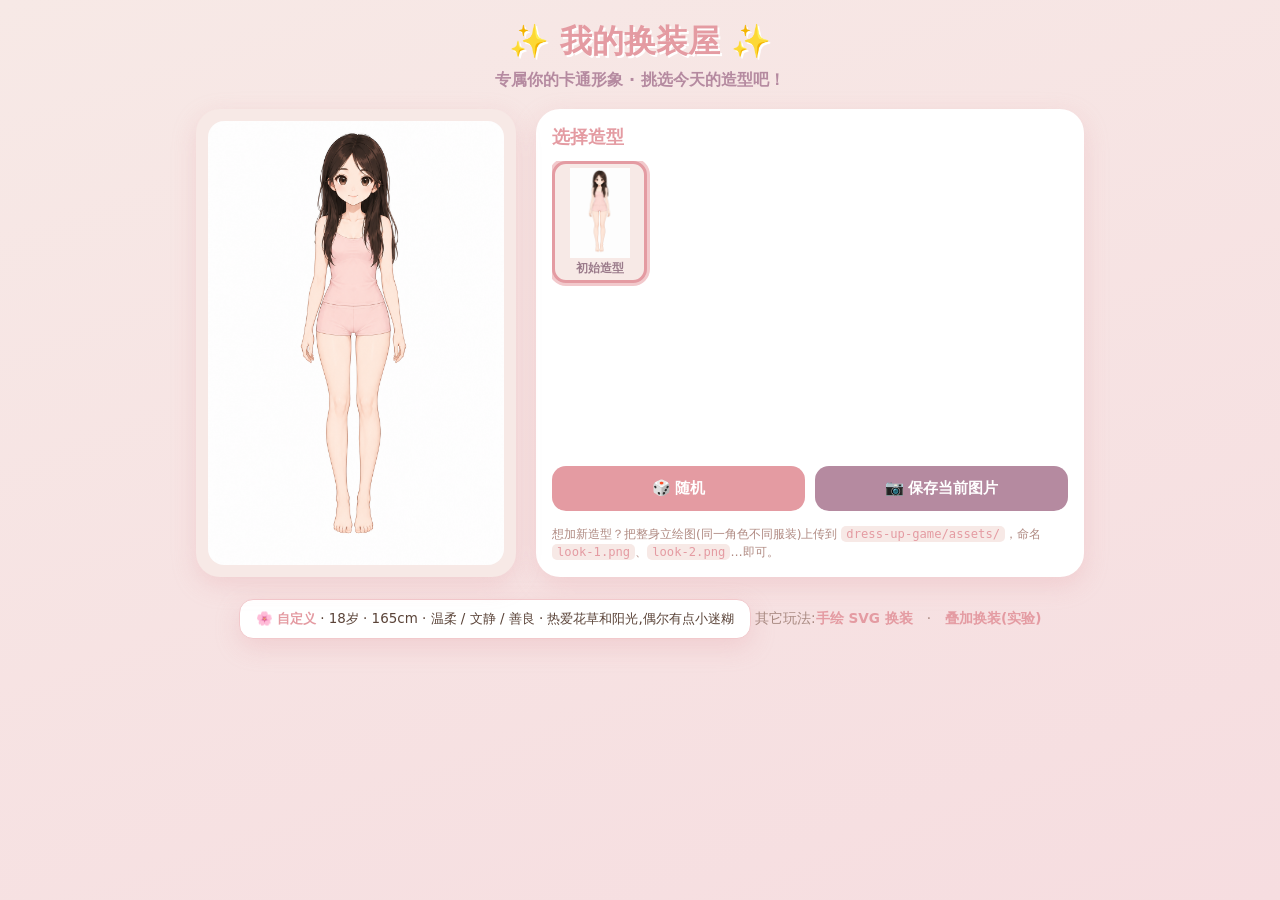
==== commit 59a1a69f: "回退:首页改回整套立绘相册版(叠加换装保留为 mix.html)" ====
--- a/dress-up-game/index.html
+++ b/dress-up-game/index.html
@@ -10,34 +10,33 @@
   <div class="app">
     <header class="topbar">
       <h1>✨ 我的换装屋 ✨</h1>
-      <p class="subtitle">专属你的卡通形象 · 自由搭配今天的造型吧！</p>
+      <p class="subtitle">专属你的卡通形象 · 挑选今天的造型吧！</p>
     </header>
 
-    <main class="stage-wrap">
-      <!-- 立绘 + 叠加图层 -->
-      <section class="stage mix-stage" id="stage">
-        <div class="doll-canvas" id="canvas">
-          <img class="base" id="base" src="assets/初始造型.png" alt="角色底图" />
-          <img class="layer" id="layer-shoes" alt="" />
-          <img class="layer" id="layer-bottom" alt="" />
-          <img class="layer" id="layer-top" alt="" />
-          <img class="layer" id="layer-dress" alt="" />
-          <img class="layer" id="layer-bag" alt="" />
-          <img class="layer" id="layer-hat" alt="" />
+    <main class="stage-wrap gallery-wrap">
+      <!-- 立绘舞台 -->
+      <section class="stage gallery-stage" id="stage">
+        <img id="look" class="look-img" alt="当前造型" />
+        <div id="placeholder" class="placeholder" hidden>
+          <div class="ph-emoji">🖼️</div>
+          <p>还没有找到立绘图片</p>
+          <p class="ph-sub">把图片上传到仓库的<br><code>dress-up-game/assets/</code> 目录即可自动显示</p>
         </div>
+        <div id="loadingTip" class="placeholder"><div class="ph-emoji">⏳</div><p>正在加载造型…</p></div>
       </section>
 
-      <!-- 控制面板 -->
+      <!-- 造型选择 -->
       <section class="panel">
-        <div class="tabs" id="tabs"></div>
-        <div class="options" id="options"></div>
+        <h3 class="panel-title">选择造型</h3>
+        <div class="looks" id="looks"></div>
 
         <div class="actions">
           <button id="randomBtn" class="btn btn-accent">🎲 随机</button>
-          <button id="resetBtn" class="btn">↺ 重置</button>
-          <button id="saveBtn" class="btn btn-primary">📷 保存图片</button>
+          <button id="saveBtn" class="btn btn-primary">📷 保存当前图片</button>
         </div>
-        <p class="add-tip" id="tuneTip">提示：衣服是平铺图叠加，位置可能需要微调。觉得哪件没对齐告诉我，我来校准。</p>
+
+        <p class="add-tip">想加新造型？把整身立绘图(同一角色不同服装)上传到
+          <code>dress-up-game/assets/</code>，命名 <code>look-1.png</code>、<code>look-2.png</code>…即可。</p>
       </section>
     </main>
 
@@ -45,10 +44,10 @@
       <div class="charinfo">
         🌸 <b>自定义</b> · 18岁 · 165cm · 温柔 / 文静 / 善良 · 热爱花草和阳光,偶尔有点小迷糊
       </div>
-      其它玩法：<a href="./gallery.html">整套造型相册</a> · <a href="./doll.html">手绘 SVG 换装</a>
+      其它玩法:<a href="./doll.html">手绘 SVG 换装</a>　·　<a href="./mix.html">叠加换装(实验)</a>
     </footer>
   </div>
 
-  <script src="mix.js"></script>
+  <script src="gallery.js"></script>
 </body>
 </html>
